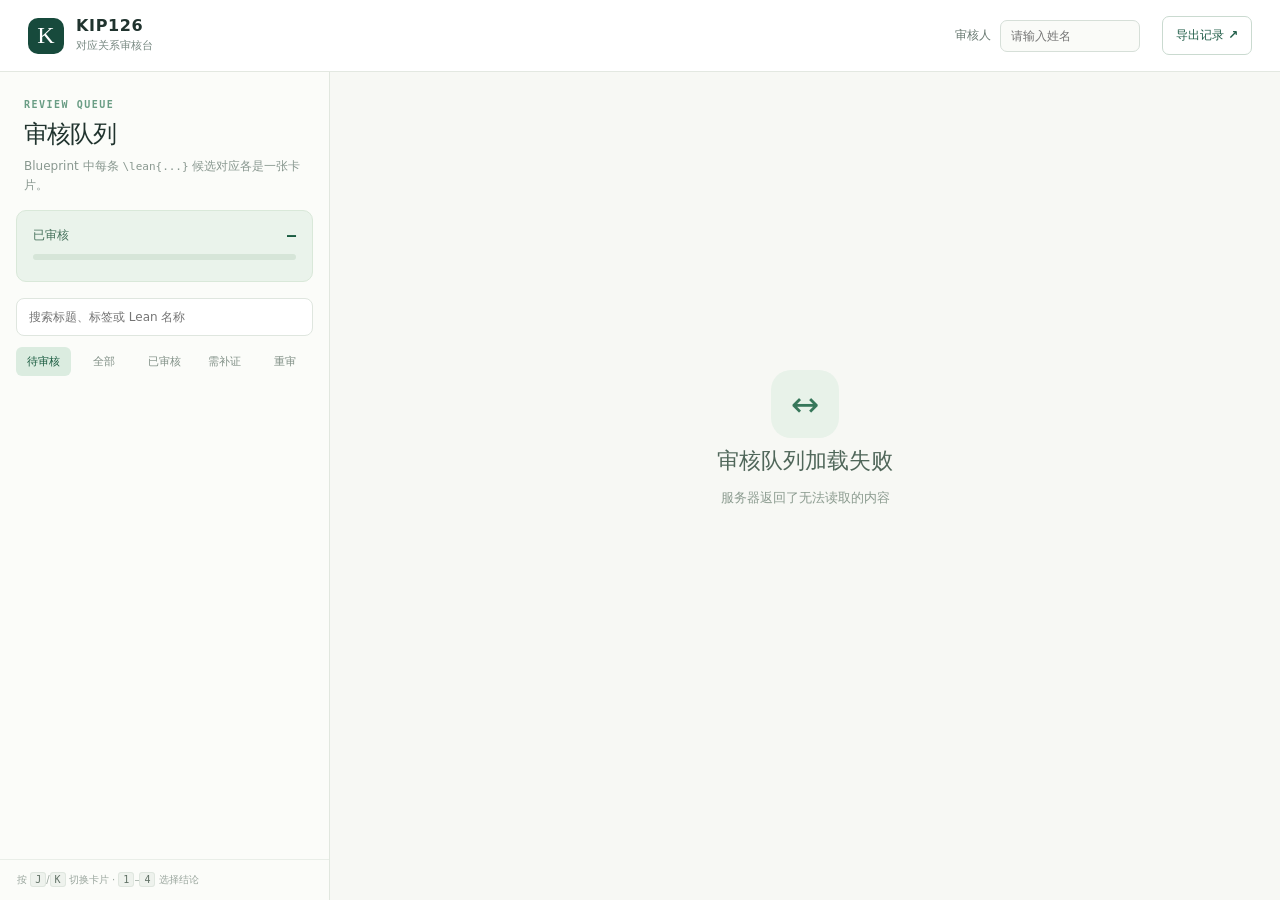
==== static/index.html @ 52a3e544 "feat: add snapshot-based Blueprint correspondence review UI" ====
<!doctype html>
<html lang="zh-CN">
<head>
  <meta charset="utf-8">
  <meta name="viewport" content="width=device-width,initial-scale=1">
  <title>KIP126 · 对应关系审核</title>
  <link rel="stylesheet" href="./app.css">
  <script src="./latex-renderer.js" defer></script>
  <script src="./mathjax-tex-svg.js" defer></script>
  <script src="./app.js" defer></script>
</head>
<body>
  <header class="topbar">
    <div class="brand"><span class="brand-mark">K</span><span><strong>KIP126</strong><small>对应关系审核台</small></span></div>
    <div class="top-actions"><span id="revision" class="revision"></span><label class="reviewer-label">审核人 <input id="reviewer" autocomplete="name" placeholder="请输入姓名"></label><a class="export" href="./api/export" download="kip126-review.json">导出记录 ↗</a></div>
  </header>
  <main class="workspace">
    <aside class="sidebar">
      <div class="sidebar-head"><p class="eyebrow">REVIEW QUEUE</p><h1>审核队列</h1><p class="muted">Blueprint 中每条 <code>\lean{...}</code> 候选对应各是一张卡片。</p></div>
      <div class="progress-panel"><div class="progress-top"><span>已审核</span><strong id="progress-label">—</strong></div><div class="progress-track"><div id="progress-fill"></div></div><p id="unlinked" class="muted"></p></div>
      <div class="list-controls"><input id="search" type="search" placeholder="搜索标题、标签或 Lean 名称" aria-label="搜索卡片"><div id="filters" class="filters" role="group" aria-label="筛选状态"><button data-filter="pending" class="active">待审核</button><button data-filter="all">全部</button><button data-filter="reviewed">已审核</button><button data-filter="evidence">需补证</button><button data-filter="stale">重审</button></div></div>
      <div id="card-list" class="card-list" aria-label="审核对象列表"></div>
      <div class="sidebar-foot">按 <kbd>J</kbd>/<kbd>K</kbd> 切换卡片 · <kbd>1</kbd>–<kbd>4</kbd> 选择结论</div>
    </aside>
    <section class="main-panel" aria-live="polite">
      <div id="empty" class="empty-state"><div class="empty-icon">↔</div><h2>正在准备审核队列</h2><p>原文和 Lean 对象会并排显示。</p></div>
      <article id="review-card" hidden>
        <div class="card-head"><div><p id="breadcrumb" class="eyebrow"></p><h2 id="card-title"></h2><div id="meta" class="meta"></div></div><span id="status-badge" class="status-badge"></span></div>
        <div class="comparison"><section class="comparison-pane natural"><div class="pane-head"><span class="pane-index">01</span><span>自然语言陈述</span><span class="pane-hint">Lean Blueprint</span></div><div id="statement" class="statement"></div><div id="nl-location" class="source-location"></div></section><section class="comparison-pane formal"><div class="pane-head"><span class="pane-index">02</span><span>形式化候选</span><span class="pane-hint">Lean 4</span></div><div id="formal-info" class="formal-info"></div><pre id="lean-code" class="lean-code"></pre><div id="lean-location" class="source-location"></div></section></div>
        <details class="dependencies"><summary>查看 Blueprint 依赖</summary><div id="dependencies"></div></details>
        <section class="decision-panel"><div class="decision-heading"><div><p class="eyebrow">HUMAN REVIEW</p><h3>这两个对象是否表达同一件事？</h3></div><p>这里只记录人的语义判断，不代表 Lean 证明已完成。</p></div><div id="verdicts" class="verdicts"><label><input type="radio" name="verdict" value="aligned"><span><b>对齐</b><small>数学含义一致</small></span></label><label><input type="radio" name="verdict" value="partial"><span><b>部分对齐</b><small>核心相关，但范围或条件不同</small></span></label><label><input type="radio" name="verdict" value="misaligned"><span><b>不对齐</b><small>对象或结论不相符</small></span></label><label><input type="radio" name="verdict" value="uncertain"><span><b>暂无法判断</b><small>需要补充背景或进一步复核</small></span></label></div><label class="rationale-label" for="rationale">判断依据 <span>除“对齐”外必填</span></label><textarea id="rationale" rows="3" maxlength="4000" placeholder="简要说明差异、缺少的前提或待核查点"></textarea><div class="decision-actions"><span id="save-message" role="status"></span><button id="save" class="primary">保存判断</button><button id="next" class="secondary">下一张 →</button></div></section>
        <details class="history"><summary>审核历史 <span id="history-count"></span></summary><div id="history"></div></details>
      </article>
    </section>
  </main>
</body>
</html>
---- static/app.css ----
:root{font-family:'DM Sans','Noto Sans SC',system-ui,sans-serif;color:#20332e;background:#f7f8f4;font-synthesis:none}
*{box-sizing:border-box}
body{margin:0}
button,input,textarea{font:inherit}
button{cursor:pointer}
a{color:inherit;text-decoration:none}
[hidden]{display:none!important}
.topbar{height:72px;border-bottom:1px solid #e3e8e1;background:#fff;display:flex;align-items:center;justify-content:space-between;padding:0 28px;gap:24px}
.brand{display:flex;align-items:center;gap:12px;min-width:175px}
.brand-mark{width:36px;height:36px;display:grid;place-items:center;border-radius:10px;background:#174a3c;color:white;font-family:Georgia,serif;font-size:24px}
.brand strong{display:block;font-size:16px;line-height:1.05;letter-spacing:.04em}
.brand small{font-size:11px;color:#788982}
.top-actions{display:flex;align-items:center;gap:22px}
.revision{font:11px 'IBM Plex Mono',monospace;color:#83928c}
.reviewer-label{display:flex;align-items:center;gap:9px;color:#687971;font-size:12px;white-space:nowrap}
.reviewer-label input{width:140px;padding:8px 10px;border:1px solid #d6dfd8;border-radius:7px;color:#21372d;background:#fafbf8}
.export{border:1px solid #cadad0;border-radius:7px;color:#205d48;font-size:12px;font-weight:700;padding:10px 13px;white-space:nowrap}
.export:hover{background:#f0f7f1}
.workspace{display:grid;grid-template-columns:330px minmax(0,1fr);height:calc(100vh - 72px)}
.sidebar{background:#fbfcf9;border-right:1px solid #e1e7df;display:flex;flex-direction:column;min-height:0}
.sidebar-head{padding:27px 24px 15px}
.eyebrow{margin:0 0 8px;color:#6a9d85;font:700 10px 'IBM Plex Mono',monospace;letter-spacing:.15em}
.sidebar h1{margin:0 0 7px;font-size:24px;letter-spacing:-.04em}
.muted{color:#899890;font-size:12px;line-height:1.6;margin:0}
.muted code{font-size:11px}
.progress-panel{margin:0 16px 16px;background:#eaf3eb;border:1px solid #d9e8d9;border-radius:10px;padding:15px 16px}
.progress-top{display:flex;justify-content:space-between;align-items:center;font-size:12px;color:#436f59}
.progress-top strong{font:700 15px 'IBM Plex Mono',monospace;color:#195b40}
.progress-track{height:6px;background:#d6e5d8;border-radius:99px;margin:10px 0 6px;overflow:hidden}
.progress-track div{width:0;height:100%;border-radius:99px;background:#3b9c69;transition:width .3s}
.progress-panel .muted{font-size:11px}
.list-controls{padding:0 16px 12px}
.list-controls input{width:100%;background:#fff;border:1px solid #dfe6df;border-radius:8px;padding:11px 12px;font-size:12px;outline:none}
.list-controls input:focus,.reviewer-label input:focus,textarea:focus{border-color:#68a985;box-shadow:0 0 0 3px #ddefe2}
.filters{display:flex;gap:5px;margin-top:11px}
.filters button{flex:1;border:0;background:transparent;border-radius:6px;padding:7px 2px;color:#819087;font-size:11px}
.filters button.active{background:#dbece0;color:#185a3e;font-weight:700}
.card-list{overflow:auto;min-height:0;padding:0 10px 18px;flex:1}
.list-row{width:100%;border:1px solid transparent;border-radius:9px;padding:12px 13px;display:flex;gap:10px;text-align:left;background:transparent;color:#2d4035;margin-bottom:3px}
.list-row:hover{background:#f0f5ef}
.list-row.active{background:#eaf2eb;border-color:#c9e3d0}
.list-row .dot{flex:none;width:8px;height:8px;margin-top:6px;border:2px solid #a8b6ad;border-radius:50%}
.list-row.reviewed .dot{background:#47a36b;border-color:#47a36b}
.list-row.stale .dot{background:#e6a34f;border-color:#e6a34f}
.list-row b{display:block;font-size:12px;font-weight:600;line-height:1.4}
.list-row small{display:block;color:#88978e;font:10px 'IBM Plex Mono',monospace;margin-top:5px;overflow:hidden;text-overflow:ellipsis;white-space:nowrap;max-width:250px}
.list-empty{padding:22px 16px;color:#8b998d;font-size:12px;line-height:1.6}
.sidebar-foot{border-top:1px solid #e9eee8;padding:13px 17px;color:#9aa69e;font-size:10px}
kbd{background:#eef2ed;border:1px solid #dfe6df;border-radius:3px;padding:1px 4px;color:#617166}
.main-panel{overflow:auto;min-width:0;padding:35px min(4vw,56px) 70px}
.main-panel article{max-width:1380px;margin:auto}
.empty-state{min-height:75vh;display:flex;flex-direction:column;align-items:center;justify-content:center;text-align:center;color:#8b9b8f}
.empty-state h2{color:#50675a;font-size:22px;margin:8px 0 0}
.empty-state p{font-size:13px}
.empty-icon{width:68px;height:68px;border-radius:20px;background:#e8f2e9;color:#37775a;display:grid;place-items:center;font-size:34px}
.card-head{display:flex;justify-content:space-between;gap:20px;align-items:flex-start;margin-bottom:25px}
.card-head h2{font-size:29px;line-height:1.25;letter-spacing:-.045em;margin:0 0 10px;color:#203b2d}
.meta{display:flex;gap:8px;flex-wrap:wrap}
.meta span{font-size:11px;color:#78897d;background:#edf1eb;border-radius:5px;padding:5px 8px}
.status-badge{font-size:11px;font-weight:700;color:#708278;background:#eaf0e9;border-radius:6px;padding:8px 10px;white-space:nowrap}
.status-badge.reviewed{background:#ddf1e3;color:#257b4b}
.status-badge.stale{background:#fff0d8;color:#a26b22}
.comparison{display:grid;grid-template-columns:minmax(0,1fr) minmax(0,1fr);gap:18px}
.comparison-pane{background:#fff;border:1px solid #e0e8df;box-shadow:0 4px 20px #263c2b08;border-radius:11px;min-width:0;min-height:350px;overflow:hidden;display:flex;flex-direction:column}
.pane-head{height:50px;padding:0 20px;border-bottom:1px solid #edf1ec;display:flex;align-items:center;gap:10px;font-size:13px;font-weight:700}
.pane-index{font:10px 'IBM Plex Mono',monospace;color:#75a183}
.pane-hint{margin-left:auto;font:10px 'IBM Plex Mono',monospace;color:#9dab9e}
.statement{padding:22px 24px;font-family:Georgia,'Noto Sans SC',serif;font-size:15px;line-height:1.85;color:#2b3c31;overflow:auto;flex:1;white-space:pre-wrap}
.statement mjx-container{white-space:normal}
.statement .latex-content{white-space:pre-wrap}
.statement .latex-list{padding-left:25px}
.statement .latex-reference,.statement .latex-citation{color:#397e5a;background:#edf5ee;padding:1px 4px;border-radius:4px}
.formal-info{padding:21px 22px 8px}
.formal-info strong{display:block;font:600 14px 'IBM Plex Mono',monospace;overflow-wrap:anywhere;color:#244b39}
.formal-info p{font-size:12px;color:#81918a;line-height:1.55;margin:8px 0}
.lean-code{font:12px/1.65 'IBM Plex Mono',monospace;color:#263b33;background:#f7faf6;border:1px solid #edf2ed;border-radius:6px;margin:10px 18px 18px;padding:18px;white-space:pre;overflow:auto;max-height:540px;min-height:185px}
.source-location{padding:11px 20px;border-top:1px solid #edf1ec;color:#96a49a;font:10px 'IBM Plex Mono',monospace;overflow-wrap:anywhere}
.dependencies,.history{margin-top:18px;background:white;border:1px solid #e2e9e0;border-radius:9px;color:#53665a;font-size:12px}
.dependencies summary,.history summary{padding:13px 17px;cursor:pointer;font-weight:700}
.dependencies>div,.history>div{border-top:1px solid #edf1ec;padding:15px 18px;line-height:1.8}
.dependencies .chip{display:inline-block;margin:2px 5px 2px 0;padding:3px 7px;background:#f0f5ef;border-radius:4px;font:11px 'IBM Plex Mono',monospace}
.decision-panel{background:#fff;border:1px solid #dce6dc;border-radius:11px;margin-top:24px;padding:25px 28px;box-shadow:0 5px 26px #243d2908}
.decision-heading{display:flex;align-items:flex-end;justify-content:space-between;gap:15px}
.decision-heading h3{font-size:19px;margin:0;letter-spacing:-.02em}
.decision-heading>p{font-size:11px;color:#99a69c;margin:0 0 3px}
.verdicts{display:grid;grid-template-columns:repeat(4,1fr);gap:10px;margin:21px 0}
.verdicts label{cursor:pointer}
.verdicts input{position:absolute;opacity:0}
.verdicts span{display:block;border:1px solid #dee6dd;background:#fafcf9;border-radius:8px;padding:12px;min-height:80px}
.verdicts b{font-size:13px;display:block;color:#304c39}
.verdicts small{display:block;color:#91a094;font-size:10px;line-height:1.4;margin-top:5px}
.verdicts input:checked+span{border-color:#4e9a67;background:#eaf5ec;box-shadow:0 0 0 2px #cce8d3}
.verdicts input:focus-visible+span{outline:2px solid #348256;outline-offset:2px}
.rationale-label{display:flex;gap:10px;font-size:12px;font-weight:700;color:#405a48;margin-bottom:9px}
.rationale-label span{font-size:10px;color:#9aa69b;font-weight:400}
textarea{width:100%;resize:vertical;border:1px solid #dce6dc;border-radius:7px;padding:12px 14px;outline:none;font-size:12px;line-height:1.6;min-height:85px}
.decision-actions{display:flex;gap:9px;align-items:center;margin-top:14px}
.decision-actions #save-message{margin-right:auto;font-size:12px;color:#588166}
.decision-actions button{border-radius:7px;padding:10px 17px;font-size:12px;font-weight:700}
.primary{background:#23734c;color:white;border:1px solid #23734c}
.primary:hover{background:#165c3b}
.primary:disabled{opacity:.5;cursor:wait}
.secondary{background:white;color:#336349;border:1px solid #c5d9ca}
.secondary:hover{background:#f1f8f2}
.history-item{padding:11px 0;border-bottom:1px solid #edf1ec}
.history-item:last-child{border-bottom:0}
.history-item b{margin-right:8px}
.history-item small{color:#9ba69f}
.history-item p{margin:4px 0;color:#5b6c61}
.history-item.stale{opacity:.55}
.history-item.stale b{text-decoration:line-through}
@media(max-width:1100px){.workspace{grid-template-columns:270px minmax(0,1fr)}
.comparison{grid-template-columns:1fr}
.verdicts{grid-template-columns:repeat(2,1fr)}
.main-panel{padding:25px}
}
@media(max-width:700px){.topbar{height:auto;padding:13px;align-items:flex-start;flex-wrap:wrap}
.top-actions{gap:8px;flex-wrap:wrap}
.revision{display:none}
.workspace{display:block;height:auto}
.sidebar{height:300px;border-right:0;border-bottom:1px solid #e1e7df}
.sidebar-head{padding:15px}
.sidebar-head .muted,.sidebar-foot{display:none}
.sidebar h1{font-size:19px}
.progress-panel{padding:9px;margin-bottom:8px}
.main-panel{padding:20px 12px 45px}
.card-head h2{font-size:22px}
.decision-panel{padding:19px}
.decision-heading{display:block}
.decision-heading>p{margin-top:7px}
.verdicts{gap:6px}
.verdicts span{padding:10px}
}
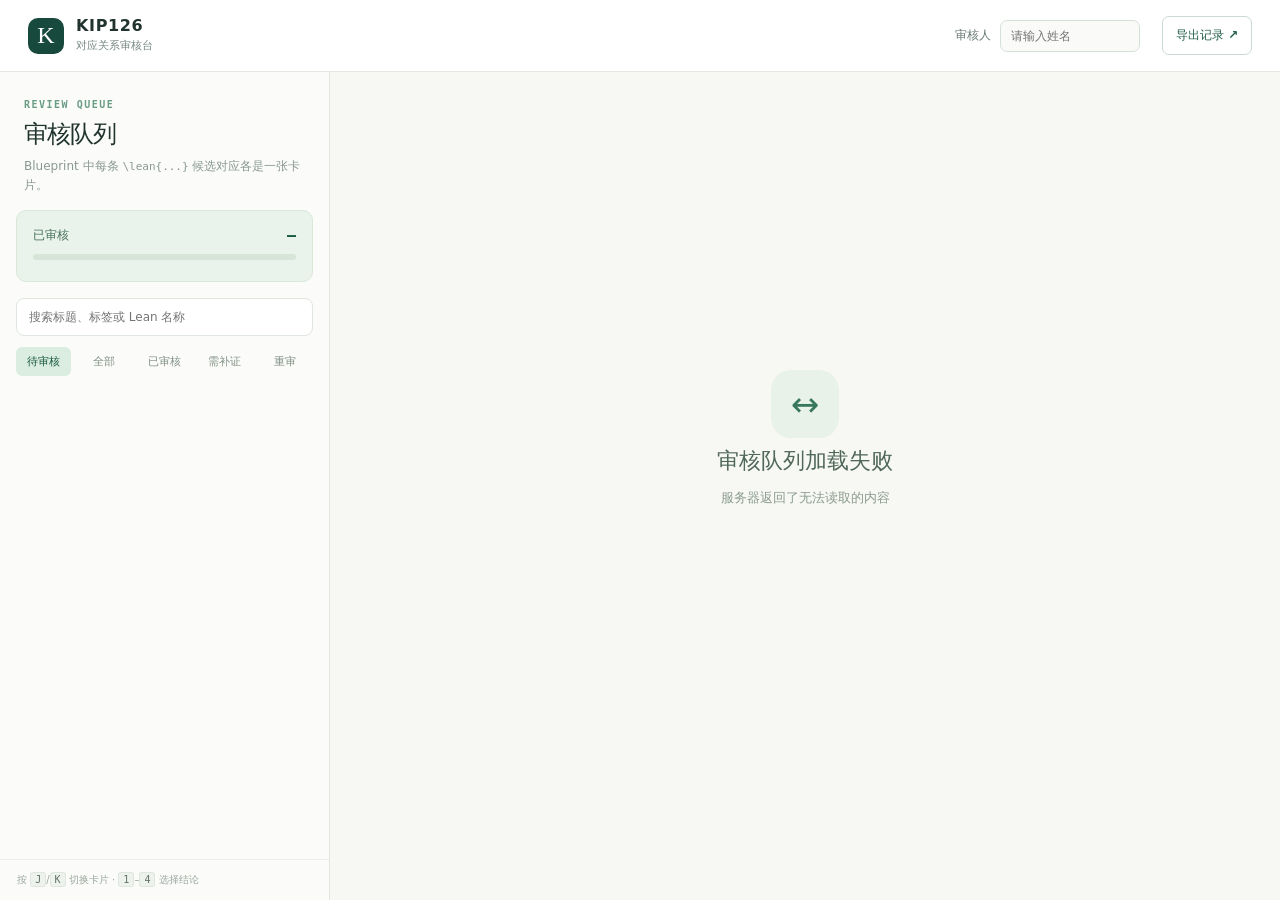
==== commit 6aa72f1c: "perf: reduce reviewer wait disparity under concurrent load" ====
--- a/static/index.html
+++ b/static/index.html
@@ -6,7 +6,6 @@
   <title>KIP126 · 对应关系审核</title>
   <link rel="stylesheet" href="./app.css">
   <script src="./latex-renderer.js" defer></script>
-  <script src="./mathjax-tex-svg.js" defer></script>
   <script src="./app.js" defer></script>
 </head>
 <body>
